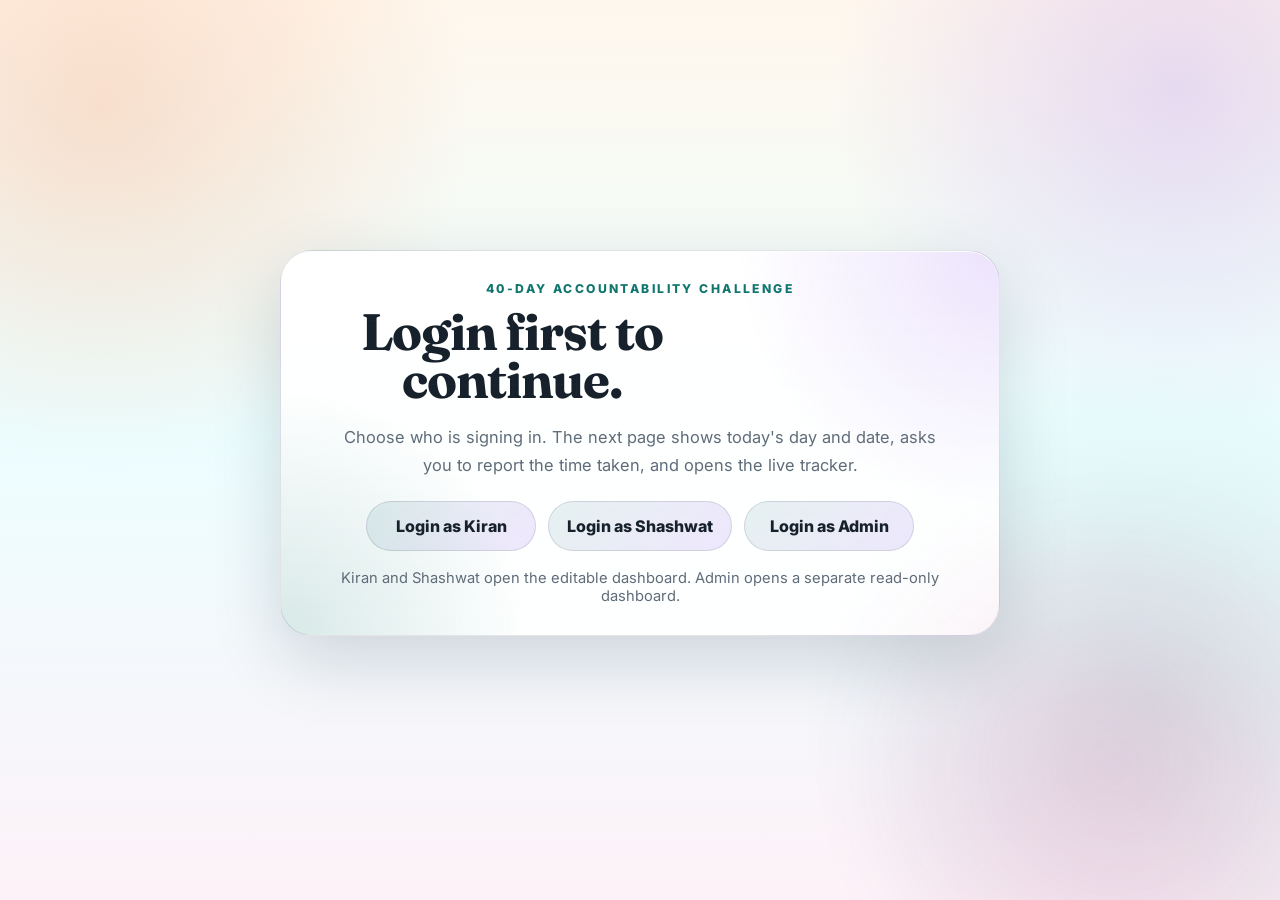
==== index.html @ a902fece "test" ====
<!DOCTYPE html>
<html lang="en">
  <head>
    <meta charset="UTF-8" />
    <meta name="viewport" content="width=device-width, initial-scale=1.0" />
    <title>40-Day Accountability Challenge</title>
    <link rel="preconnect" href="https://fonts.googleapis.com" />
    <link rel="preconnect" href="https://fonts.gstatic.com" crossorigin />
    <link href="https://fonts.googleapis.com/css2?family=Fraunces:opsz,wght@9..144,600;9..144,700&family=Inter:wght@400;500;600;700;800&display=swap" rel="stylesheet" />
    <link rel="stylesheet" href="style.css" />
  </head>
  <body>
    <main class="shell">
      <section class="auth-screen">
        <div class="auth-card">
          <p class="eyebrow">40-Day Accountability Challenge</p>
          <h1>Login first to continue.</h1>
          <p class="lede">
            Choose who is signing in. The next page shows today's day and date, asks you to report the time taken, and opens the live tracker.
          </p>

          <div class="auth-actions" role="group" aria-label="Login as a participant">
            <button class="auth-button" type="button" data-login-role="Kiran">Login as Kiran</button>
            <button class="auth-button" type="button" data-login-role="Shashwat">Login as Shashwat</button>
            <button class="auth-button auth-button--admin" type="button" data-login-role="Admin">Login as Admin</button>
          </div>

          <p class="auth-footnote">Kiran and Shashwat open the editable dashboard. Admin opens a separate read-only dashboard.</p>
        </div>
      </section>
    </main>
    <script src="login.js"></script>
  </body>
</html>
---- style.css ----
:root {
  color-scheme: light;
  --bg: #fff7ed;
  --bg-2: #ecfeff;
  --bg-3: #fdf2f8;
  --panel: rgba(255, 255, 255, 0.72);
  --panel-strong: rgba(255, 255, 255, 0.92);
  --text: #17212b;
  --muted: #5f6c79;
  --border: rgba(23, 33, 43, 0.12);
  --accent: #0f766e;
  --accent-2: #ea580c;
  --accent-3: #7c3aed;
  --success: #16a34a;
  --warning: #f59e0b;
  --danger: #ef4444;
  --shadow: 0 24px 70px rgba(15, 23, 42, 0.16);
}

* {
  box-sizing: border-box;
}

html {
  scroll-behavior: smooth;
}

body {
  margin: 0;
  font-family: Inter, sans-serif;
  color: var(--text);
  background:
    radial-gradient(circle at 8% 12%, rgba(234, 88, 12, 0.16), transparent 26%),
    radial-gradient(circle at 92% 10%, rgba(124, 58, 237, 0.16), transparent 24%),
    radial-gradient(circle at 90% 78%, rgba(15, 118, 110, 0.14), transparent 26%),
    linear-gradient(180deg, var(--bg), var(--bg-2) 48%, var(--bg-3));
  min-height: 100vh;
  overflow-x: hidden;
}

body::before {
  content: "";
  position: fixed;
  inset: 0;
  pointer-events: none;
  background-image:
    linear-gradient(rgba(255, 255, 255, 0.22) 1px, transparent 1px),
    linear-gradient(90deg, rgba(255, 255, 255, 0.22) 1px, transparent 1px);
  background-size: 64px 64px;
  mask-image: linear-gradient(180deg, rgba(0, 0, 0, 0.14), transparent 78%);
}

body::after {
  content: "";
  position: fixed;
  inset: auto -10vw -18vh auto;
  width: 46vw;
  height: 46vw;
  background: radial-gradient(circle, rgba(236, 72, 153, 0.16), transparent 66%);
  filter: blur(28px);
  pointer-events: none;
  animation: floatGlow 12s ease-in-out infinite;
}

.shell {
  width: min(1400px, calc(100vw - 32px));
  margin: 0 auto;
  padding: 30px 0 44px;
}

.auth-screen {
  min-height: calc(100vh - 74px);
  display: grid;
  place-items: center;
  padding: 20px 0;
}

.auth-card {
  width: min(720px, 100%);
  padding: 30px;
  border-radius: 32px;
  background:
    radial-gradient(circle at top right, rgba(124, 58, 237, 0.14), transparent 32%),
    radial-gradient(circle at bottom left, rgba(15, 118, 110, 0.16), transparent 30%),
    linear-gradient(180deg, rgba(255, 255, 255, 0.96), rgba(255, 255, 255, 0.88));
  border: 1px solid var(--border);
  box-shadow: var(--shadow), inset 0 1px 0 rgba(255, 255, 255, 0.85);
  text-align: center;
}

.auth-card .lede {
  margin-left: auto;
  margin-right: auto;
}

.auth-actions {
  display: flex;
  gap: 12px;
  justify-content: center;
  flex-wrap: wrap;
  margin-top: 22px;
}

.auth-button,
.logout-button {
  appearance: none;
  border: 1px solid rgba(15, 23, 42, 0.12);
  border-radius: 999px;
  padding: 14px 18px;
  font-weight: 800;
  cursor: pointer;
  transition: transform 140ms ease, box-shadow 140ms ease, background 140ms ease;
}

.auth-button {
  background: linear-gradient(135deg, rgba(15, 118, 110, 0.1), rgba(124, 58, 237, 0.12));
  color: var(--text);
  min-width: 170px;
}

.auth-button:hover,
.logout-button:hover {
  transform: translateY(-1px);
}

.auth-footnote {
  margin: 18px 0 0;
  color: var(--muted);
  font-size: 0.92rem;
}

.dashboard-screen {
  display: grid;
  gap: 20px;
}

.hero {
  display: grid;
  grid-template-columns: 1.5fr 1fr;
  gap: 20px;
  align-items: stretch;
  margin-bottom: 20px;
  animation: riseIn 700ms ease both;
}

.eyebrow {
  margin: 0 0 12px;
  text-transform: uppercase;
  letter-spacing: 0.2em;
  font-size: 0.76rem;
  color: var(--accent);
  font-weight: 800;
}

h1, h2 {
  font-family: Fraunces, serif;
  margin: 0;
  letter-spacing: -0.02em;
}

h1 {
  font-size: clamp(2.4rem, 4vw, 4.6rem);
  line-height: 0.94;
  max-width: 11.5ch;
}

.lede {
  margin: 18px 0 0;
  max-width: 62ch;
  color: var(--muted);
  font-size: 1.03rem;
  line-height: 1.7;
}

.hero-card,
.rules-grid article,
.table-shell {
  background:
    linear-gradient(180deg, rgba(255, 255, 255, 0.96), rgba(255, 255, 255, 0.78)),
    var(--panel);
  border: 1px solid var(--border);
  border-radius: 30px;
  box-shadow: var(--shadow), inset 0 1px 0 rgba(255, 255, 255, 0.8);
  backdrop-filter: blur(16px);
}

.hero-card {
  padding: 22px;
  display: flex;
  flex-direction: column;
  justify-content: space-between;
  gap: 20px;
  position: relative;
  overflow: hidden;
}

.hero-card::before {
  content: "";
  position: absolute;
  inset: -30% -20% auto auto;
  width: 220px;
  height: 220px;
  background: radial-gradient(circle, rgba(15, 118, 110, 0.18), transparent 68%);
  filter: blur(8px);
  pointer-events: none;
}

.today-card {
  padding: 26px;
  border-radius: 30px;
  border: 1px solid var(--border);
  background:
    radial-gradient(circle at top left, rgba(236, 72, 153, 0.12), transparent 36%),
    linear-gradient(180deg, rgba(255, 255, 255, 0.96), rgba(255, 255, 255, 0.84));
  box-shadow: var(--shadow), inset 0 1px 0 rgba(255, 255, 255, 0.85);
}

.today-card .lede {
  margin-bottom: 12px;
}

.today-instruction {
  margin: 0;
  color: var(--text);
  font-weight: 700;
  line-height: 1.65;
  max-width: 42ch;
}

.hero-top-actions {
  display: flex;
  align-items: center;
  gap: 10px;
  flex-wrap: wrap;
  justify-content: flex-end;
}

.logout-button {
  background: rgba(255, 255, 255, 0.92);
  color: var(--text);
  padding: 10px 14px;
}

.hero-status {
  display: grid;
  grid-template-columns: repeat(2, minmax(0, 1fr));
  gap: 12px;
}

.hero-status > div {
  padding: 14px;
  border-radius: 20px;
  background: rgba(255, 255, 255, 0.78);
  border: 1px solid rgba(23, 33, 43, 0.08);
}

.hero-status__label {
  display: block;
  margin-bottom: 6px;
  color: var(--muted);
  font-size: 0.8rem;
  font-weight: 700;
  text-transform: uppercase;
  letter-spacing: 0.12em;
}

.hero-status strong {
  font-size: 1.15rem;
}

.hero-card__top,
.progress-meta,
.table-shell__header {
  display: flex;
  align-items: center;
  justify-content: space-between;
  gap: 12px;
}

.signin-card {
  position: relative;
  z-index: 1;
  display: grid;
  gap: 14px;
  padding: 16px;
  border-radius: 24px;
  border: 1px solid rgba(15, 23, 42, 0.08);
  background: linear-gradient(135deg, rgba(255, 255, 255, 0.92), rgba(250, 245, 255, 0.9));
  box-shadow: inset 0 1px 0 rgba(255, 255, 255, 0.8);
}

.signin-card__top {
  display: flex;
  align-items: flex-start;
  justify-content: space-between;
  gap: 12px;
}

.signin-label {
  margin: 0 0 4px;
  font-size: 0.72rem;
  letter-spacing: 0.18em;
  text-transform: uppercase;
  font-weight: 800;
  color: var(--accent-3);
}

.signin-card h2 {
  font-size: 1.55rem;
  line-height: 1.05;
}

.signin-date {
  text-align: right;
  color: var(--muted);
  font-size: 0.85rem;
}

.signin-date strong {
  display: block;
  margin-top: 4px;
  color: var(--text);
  font-size: 0.95rem;
}

.signin-copy {
  margin: 0;
  color: var(--muted);
  line-height: 1.6;
  font-size: 0.95rem;
}

.signin-actions {
  display: flex;
  gap: 10px;
  flex-wrap: wrap;
}

.signer-btn {
  appearance: none;
  border: 1px solid rgba(15, 23, 42, 0.12);
  background: rgba(255, 255, 255, 0.95);
  color: var(--text);
  padding: 12px 14px;
  border-radius: 999px;
  font-weight: 800;
  cursor: pointer;
  box-shadow: 0 10px 18px rgba(15, 23, 42, 0.06);
  transition: transform 140ms ease, background 140ms ease, border-color 140ms ease, box-shadow 140ms ease;
}

.signer-btn:hover {
  transform: translateY(-1px);
}

.signer-btn.is-active {
  background: linear-gradient(135deg, rgba(15, 118, 110, 0.14), rgba(124, 58, 237, 0.14));
  border-color: rgba(124, 58, 237, 0.24);
  box-shadow: 0 12px 22px rgba(124, 58, 237, 0.14);
}

.signin-status {
  display: flex;
  align-items: center;
  justify-content: space-between;
  gap: 10px;
  padding-top: 2px;
  color: var(--muted);
  font-size: 0.9rem;
}

.signin-status strong {
  color: var(--text);
}

.pill {
  display: inline-flex;
  align-items: center;
  padding: 8px 12px;
  border-radius: 999px;
  background: linear-gradient(135deg, rgba(15, 118, 110, 0.14), rgba(124, 58, 237, 0.12));
  color: var(--accent);
  font-size: 0.85rem;
  font-weight: 700;
  box-shadow: inset 0 1px 0 rgba(255, 255, 255, 0.7);
}

.save-state {
  color: var(--muted);
  font-size: 0.9rem;
}

.hero-metrics {
  display: grid;
  grid-template-columns: repeat(3, minmax(0, 1fr));
  gap: 12px;
}

.hero-metrics div {
  background: var(--panel-strong);
  border: 1px solid var(--border);
  border-radius: 22px;
  padding: 16px;
  box-shadow: 0 14px 30px rgba(15, 23, 42, 0.08);
  transition: transform 180ms ease, box-shadow 180ms ease;
}

.hero-metrics div:hover {
  transform: translateY(-2px);
  box-shadow: 0 18px 34px rgba(15, 23, 42, 0.12);
}

.hero-metrics strong {
  display: block;
  font-size: 1.7rem;
  line-height: 1;
  background: linear-gradient(135deg, var(--accent), var(--accent-3));
  -webkit-background-clip: text;
  background-clip: text;
  color: transparent;
}

.hero-metrics span {
  display: block;
  margin-top: 8px;
  color: var(--muted);
  font-size: 0.9rem;
}

.progress-block {
  background:
    linear-gradient(135deg, rgba(15, 118, 110, 0.08), rgba(124, 58, 237, 0.06)),
    var(--panel-strong);
  border-radius: 22px;
  border: 1px solid var(--border);
  padding: 16px;
}

.progress-meta {
  color: var(--muted);
  font-size: 0.9rem;
  margin-bottom: 12px;
}

.progress-bar {
  height: 12px;
  border-radius: 999px;
  background: rgba(23, 33, 31, 0.08);
  overflow: hidden;
  box-shadow: inset 0 1px 2px rgba(15, 23, 42, 0.12);
}

.progress-bar span {
  display: block;
  height: 100%;
  width: 0;
  border-radius: inherit;
  background: linear-gradient(90deg, var(--accent), var(--accent-3), #22c55e);
  background-size: 200% 100%;
  transition: width 180ms ease;
  animation: shimmer 4s linear infinite;
}

.rules-grid {
  display: grid;
  grid-template-columns: repeat(3, minmax(0, 1fr));
  gap: 16px;
  margin-bottom: 20px;
}

.rules-grid article {
  padding: 18px 18px 20px;
  position: relative;
  overflow: hidden;
}

.rules-grid article::before {
  content: "";
  position: absolute;
  inset: 0;
  background: linear-gradient(135deg, rgba(236, 72, 153, 0.06), transparent 40%, rgba(15, 118, 110, 0.06));
  pointer-events: none;
}

.rules-grid article:hover {
  transform: translateY(-3px);
  transition: transform 180ms ease, box-shadow 180ms ease;
  box-shadow: 0 28px 60px rgba(15, 23, 42, 0.14);
}

.rules-grid h2,
.table-shell__header h2 {
  font-size: 1.6rem;
}

.rules-grid p,
.table-shell__header p {
  margin: 10px 0 0;
  color: var(--muted);
  line-height: 1.65;
}

button {
  font: inherit;
}

.cell-button {
  border: 1px solid transparent;
  border-radius: 16px;
  cursor: pointer;
  transition: transform 120ms ease, box-shadow 120ms ease, background 120ms ease, border-color 120ms ease;
}

.cell-button:hover {
  transform: translateY(-1px);
}

.table-shell {
  padding: 18px;
}

.table-shell__header {
  align-items: flex-end;
  margin-bottom: 16px;
}

.legend {
  display: flex;
  align-items: center;
  gap: 14px;
  color: var(--muted);
  flex-wrap: wrap;
  justify-content: flex-end;
}

.legend span {
  display: inline-flex;
  align-items: center;
  gap: 8px;
}

.dot {
  width: 10px;
  height: 10px;
  border-radius: 999px;
  display: inline-block;
}

.dot.done { background: var(--success); }
.dot.pending { background: var(--warning); }
.dot.issue { background: var(--danger); }

.table-wrap {
  overflow: auto;
  border-radius: 22px;
  border: 1px solid var(--border);
  background: rgba(255, 255, 255, 0.72);
  box-shadow: inset 0 1px 0 rgba(255, 255, 255, 0.75);
}

table {
  border-collapse: separate;
  border-spacing: 0;
  width: 100%;
  min-width: 1180px;
}

th, td {
  padding: 12px 10px;
  border-bottom: 1px solid rgba(23, 33, 31, 0.08);
  text-align: left;
  vertical-align: middle;
}

thead th {
  position: sticky;
  top: 0;
  z-index: 2;
  background: linear-gradient(180deg, rgba(252, 248, 242, 0.98), rgba(245, 250, 248, 0.98));
  font-size: 0.9rem;
  font-weight: 800;
}

.subhead th {
  top: 48px;
  background: linear-gradient(180deg, rgba(243, 250, 246, 0.98), rgba(239, 244, 252, 0.98));
  font-size: 0.76rem;
  font-weight: 600;
  color: var(--muted);
}

tbody tr:nth-child(even) td {
  background: rgba(15, 118, 110, 0.028);
}

tbody tr.is-current-day td {
  background: rgba(124, 58, 237, 0.06);
}

tbody tr:hover td {
  background: rgba(124, 58, 237, 0.035);
}

td:first-child,
th:first-child {
  width: 76px;
}

td:nth-child(2), th:nth-child(2) {
  width: 120px;
}

.day-cell,
.date-cell {
  font-weight: 700;
}

.cell-button {
  width: 100%;
  min-height: 68px;
  padding: 10px 12px;
  background: linear-gradient(180deg, rgba(255, 255, 255, 0.98), rgba(248, 250, 252, 0.95));
  border-color: rgba(23, 33, 31, 0.12);
  color: var(--text);
  display: flex;
  flex-direction: column;
  justify-content: center;
  gap: 6px;
  text-align: left;
  box-shadow: 0 10px 24px rgba(15, 23, 42, 0.06);
}

.cell-button strong {
  font-size: 0.92rem;
}

.cell-button small {
  display: block;
  color: var(--muted);
  font-size: 0.72rem;
  line-height: 1.25;
}

.cell-button[data-state="done"] {
  background: linear-gradient(180deg, rgba(34, 197, 94, 0.18), rgba(22, 163, 74, 0.12));
  border-color: rgba(22, 163, 74, 0.28);
}

.cell-button[data-state="pending"] {
  background: linear-gradient(180deg, rgba(245, 158, 11, 0.18), rgba(245, 158, 11, 0.1));
  border-color: rgba(245, 158, 11, 0.3);
}

.cell-button[data-state="issue"] {
  background: linear-gradient(180deg, rgba(248, 113, 113, 0.16), rgba(220, 38, 38, 0.08));
  border-color: rgba(220, 38, 38, 0.28);
}

.cell-button:focus {
  outline: 2px solid rgba(124, 58, 237, 0.34);
  outline-offset: 2px;
}

.cell-button:disabled {
  cursor: not-allowed;
  opacity: 0.38;
  box-shadow: none;
  transform: none;
}

.role-hidden {
  display: none !important;
}

.row-hidden {
  display: none;
}

@media (max-width: 1120px) {
  .hero,
  .rules-grid {
    grid-template-columns: 1fr;
  }

  .table-shell__header {
    align-items: flex-start;
    flex-direction: column;
  }

  .today-card {
    padding: 22px;
  }
}

@media (max-width: 900px) {
  .shell {
    width: min(100vw - 24px, 100%);
    padding: 18px 0 28px;
  }

  .hero,
  .rules-grid {
    gap: 14px;
  }

  .hero-card,
  .rules-grid article,
  .table-shell {
    border-radius: 24px;
  }

  .auth-card {
    padding: 22px;
    border-radius: 26px;
  }

  .hero-card {
    padding: 18px;
  }

  .today-card {
    padding: 18px;
  }

  .signin-card {
    padding: 14px;
  }

  .hero-metrics {
    grid-template-columns: repeat(2, minmax(0, 1fr));
  }

  .hero-metrics div:last-child {
    grid-column: 1 / -1;
  }

  .hero-metrics div {
    padding: 14px;
  }

  .rules-grid article {
    padding: 16px;
  }

  .table-shell {
    padding: 14px;
  }

  .table-wrap {
    border-radius: 18px;
    -webkit-overflow-scrolling: touch;
    scrollbar-width: thin;
  }

  table {
    min-width: 960px;
  }

  th,
  td {
    padding: 10px 8px;
  }

  .cell-button {
    min-height: 60px;
    padding: 8px 10px;
  }

  .cell-button strong {
    font-size: 0.86rem;
  }

  .cell-button small {
    font-size: 0.68rem;
  }

  .rules-grid h2,
  .table-shell__header h2 {
    font-size: 1.35rem;
  }

  .signin-card h2 {
    font-size: 1.3rem;
  }

  .rules-grid p,
  .table-shell__header p,
  .lede,
  .save-state,
  .hero-metrics span,
  .progress-meta {
    font-size: 0.92rem;
  }
}

@media (max-width: 760px) {
  .shell {
    width: min(100vw - 14px, 100%);
    padding: 10px 0 18px;
  }

  .hero-card,
  .rules-grid article,
  .table-shell {
    border-radius: 20px;
  }

  .auth-button,
  .logout-button {
    width: 100%;
    min-width: 0;
  }

  .auth-actions {
    flex-direction: column;
  }

  h1 {
    font-size: clamp(1.95rem, 10.5vw, 2.8rem);
    max-width: 10.5ch;
  }

  .lede {
    margin-top: 14px;
    font-size: 0.96rem;
    line-height: 1.62;
  }

  .hero-metrics {
    grid-template-columns: 1fr;
  }

  .hero-metrics div:last-child {
    grid-column: auto;
  }

  .hero-card {
    gap: 16px;
  }

  .hero-status {
    grid-template-columns: 1fr;
  }

  .signin-card__top,
  .signin-status {
    flex-direction: column;
    align-items: flex-start;
  }

  .signin-date {
    text-align: left;
  }

  .progress-block {
    padding: 14px;
  }

  .table-shell__header {
    margin-bottom: 12px;
  }

  .legend {
    gap: 10px;
    font-size: 0.88rem;
  }

  table {
    min-width: 860px;
  }

  thead th {
    font-size: 0.82rem;
  }

  .subhead th {
    top: 44px;
    font-size: 0.7rem;
  }

  td:first-child,
  th:first-child {
    width: 62px;
  }

  td:nth-child(2),
  th:nth-child(2) {
    width: 100px;
  }

  .cell-button {
    min-height: 56px;
    border-radius: 14px;
  }

  .cell-button:hover {
    transform: none;
  }

  .legend {
    justify-content: flex-start;
  }

  .today-card {
    border-radius: 20px;
  }
}

@media (hover: none) and (pointer: coarse) {
  .hero-metrics div:hover,
  .rules-grid article:hover,
  .cell-button:hover {
    transform: none;
    box-shadow: inherit;
  }

  .cell-button:active {
    transform: scale(0.99);
  }

  body::before {
    opacity: 0.45;
  }

  body::after {
    opacity: 0.55;
  }
}

body.admin-page .today-hero__copy,
body.admin-page .today-hero__meta,
body.admin-page .stat-card,
body.admin-page .workspace-shell,
body.admin-page .matrix-card {
  border-radius: 24px;
}

body.admin-page .today-hero {
  align-items: stretch;
}

body.admin-page .today-hero__copy {
  background:
    radial-gradient(circle at top right, rgba(15, 118, 110, 0.12), transparent 30%),
    radial-gradient(circle at bottom left, rgba(124, 58, 237, 0.1), transparent 34%),
    linear-gradient(180deg, rgba(255, 255, 255, 0.96), rgba(255, 255, 255, 0.8));
}

body.admin-page .today-hero__meta {
  background:
    radial-gradient(circle at top left, rgba(236, 72, 153, 0.1), transparent 28%),
    linear-gradient(180deg, rgba(255, 255, 255, 0.96), rgba(255, 255, 255, 0.8));
}

body.admin-page .stats-strip {
  display: grid;
  grid-template-columns: repeat(3, minmax(0, 1fr));
  gap: 12px;
}

body.admin-page .stat-card {
  min-height: 108px;
  display: flex;
  flex-direction: column;
  justify-content: space-between;
}

body.admin-page .admin-stats .stat-card:nth-child(1) {
  background: linear-gradient(180deg, rgba(245, 158, 11, 0.14), rgba(255, 255, 255, 0.9));
}

body.admin-page .admin-stats .stat-card:nth-child(2) {
  background: linear-gradient(180deg, rgba(22, 163, 74, 0.14), rgba(255, 255, 255, 0.9));
}

body.admin-page .admin-stats .stat-card:nth-child(3) {
  background: linear-gradient(180deg, rgba(15, 118, 110, 0.12), rgba(255, 255, 255, 0.9));
}

body.admin-page .workspace-shell {
  padding: 18px;
}

body.admin-page .admin-table-wrap {
  overflow: hidden;
}

body.admin-page .readonly-cell {
  display: grid;
  width: 100%;
  gap: 4px;
  padding: 10px 12px;
  border-radius: 14px;
  font-weight: 800;
  text-align: center;
}

body.admin-page .readonly-cell strong {
  display: block;
  font-size: 0.92rem;
}

body.admin-page .readonly-cell small {
  display: block;
  font-size: 0.75rem;
  font-weight: 700;
  color: var(--muted);
}

body.admin-page .readonly-cell.is-done {
  background: linear-gradient(135deg, rgba(34, 197, 94, 0.16), rgba(16, 185, 129, 0.1));
  color: var(--success);
}

body.admin-page .readonly-cell.is-pending {
  background: linear-gradient(135deg, rgba(245, 158, 11, 0.16), rgba(251, 191, 36, 0.1));
  color: #a16207;
}

body.admin-page .is-current-day td {
  background: rgba(124, 58, 237, 0.06);
}

body.admin-page .matrix-shell {
  padding: 18px;
}

body.admin-page .matrix-grid {
  display: grid;
  grid-template-columns: repeat(2, minmax(0, 1fr));
  gap: 14px;
}

body.admin-page .matrix-card {
  padding: 18px;
  background:
    radial-gradient(circle at top right, rgba(124, 58, 237, 0.12), transparent 30%),
    linear-gradient(180deg, rgba(255, 255, 255, 0.96), rgba(255, 255, 255, 0.82));
  border: 1px solid var(--border);
  box-shadow: var(--shadow), inset 0 1px 0 rgba(255, 255, 255, 0.8);
}

body.admin-page .matrix-card--accent {
  background:
    radial-gradient(circle at top left, rgba(15, 118, 110, 0.16), transparent 32%),
    linear-gradient(180deg, rgba(255, 255, 255, 0.96), rgba(255, 255, 255, 0.82));
}

body.admin-page .matrix-label {
  display: block;
  margin-bottom: 8px;
  color: var(--accent);
  text-transform: uppercase;
  letter-spacing: 0.14em;
  font-size: 0.72rem;
  font-weight: 800;
}

body.admin-page .matrix-card strong {
  display: block;
  font-family: Fraunces, serif;
  font-size: 2.1rem;
  margin-bottom: 8px;
  color: var(--text);
}

body.admin-page .matrix-card p {
  margin: 0;
  color: var(--muted);
  line-height: 1.6;
}

@media (max-width: 960px) {
  body.admin-page .matrix-grid {
    grid-template-columns: 1fr;
  }
}

@keyframes riseIn {
  from {
    opacity: 0;
    transform: translateY(14px);
  }

  to {
    opacity: 1;
    transform: translateY(0);
  }
}

@keyframes shimmer {
  0% {
    background-position: 0% 50%;
  }

  100% {
    background-position: 200% 50%;
  }
}

@keyframes floatGlow {
  0%,
  100% {
    transform: translate3d(0, 0, 0) scale(1);
  }

  50% {
    transform: translate3d(-3%, -2%, 0) scale(1.08);
  }
}

@media (prefers-reduced-motion: reduce) {
  *,
  *::before,
  *::after {
    animation-duration: 0.01ms !important;
    animation-iteration-count: 1 !important;
    transition-duration: 0.01ms !important;
    scroll-behavior: auto !important;
  }
}

body.dashboard-page {
  color: var(--text);
  background:
    radial-gradient(circle at 8% 12%, rgba(234, 88, 12, 0.16), transparent 26%),
    radial-gradient(circle at 92% 10%, rgba(124, 58, 237, 0.16), transparent 24%),
    radial-gradient(circle at 90% 78%, rgba(15, 118, 110, 0.14), transparent 26%),
    linear-gradient(180deg, var(--bg), var(--bg-2) 48%, var(--bg-3));
}

body.dashboard-page::before {
  background-image:
    linear-gradient(rgba(255, 255, 255, 0.22) 1px, transparent 1px),
    linear-gradient(90deg, rgba(255, 255, 255, 0.22) 1px, transparent 1px);
  background-size: 64px 64px;
  mask-image: linear-gradient(180deg, rgba(0, 0, 0, 0.14), transparent 78%);
}

body.dashboard-page::after {
  inset: auto -10vw -18vh auto;
  width: 46vw;
  height: 46vw;
  background: radial-gradient(circle, rgba(236, 72, 153, 0.16), transparent 66%);
}

body.dashboard-page .shell--dashboard {
  width: min(1240px, calc(100vw - 20px));
  padding: 16px 0 24px;
}

body.dashboard-page .dashboard-screen {
  gap: 16px;
}

body.dashboard-page .today-hero {
  display: grid;
  grid-template-columns: minmax(0, 1.2fr) minmax(260px, 0.8fr);
  gap: 14px;
  align-items: stretch;
}

body.dashboard-page .today-hero__copy,
body.dashboard-page .today-hero__meta,
body.dashboard-page .stat-card,
body.dashboard-page .workspace-shell {
  background:
    linear-gradient(180deg, rgba(255, 255, 255, 0.96), rgba(255, 255, 255, 0.78)),
    var(--panel);
  border: 1px solid var(--border);
  border-radius: 26px;
  box-shadow: var(--shadow), inset 0 1px 0 rgba(255, 255, 255, 0.8);
  backdrop-filter: blur(16px);
}

body.dashboard-page .today-hero__copy {
  padding: 26px;
}

body.dashboard-page .today-hero__meta {
  padding: 20px;
  display: grid;
  gap: 12px;
  align-content: start;
}

body.dashboard-page .today-hero h1 {
  color: var(--text);
  max-width: 9ch;
}

body.dashboard-page .today-hero .lede,
body.dashboard-page .today-instruction,
body.dashboard-page .save-state,
body.dashboard-page .meta-chip__label,
body.dashboard-page .session-date,
body.dashboard-page .session-summary,
body.dashboard-page .workspace-shell__head p,
body.dashboard-page .progress-meta,
body.dashboard-page .stat-card span {
  color: var(--muted);
}

body.dashboard-page .today-instruction {
  max-width: 44ch;
}

body.dashboard-page .meta-chip {
  padding: 14px 16px;
  border-radius: 22px;
  background: linear-gradient(135deg, rgba(15, 118, 110, 0.12), rgba(124, 58, 237, 0.1));
  border: 1px solid rgba(23, 33, 43, 0.12);
}

body.dashboard-page .meta-chip--wide {
  min-height: 86px;
}

body.dashboard-page .meta-chip__label {
  display: block;
  font-size: 0.72rem;
  text-transform: uppercase;
  letter-spacing: 0.16em;
  font-weight: 800;
  margin-bottom: 6px;
}

body.dashboard-page .meta-chip strong {
  color: var(--text);
  font-size: 1.1rem;
}

body.dashboard-page .logout-button {
  background: rgba(255, 255, 255, 0.92);
  color: var(--text);
  border-color: var(--border);
}

body.dashboard-page .stats-strip {
  display: grid;
  grid-template-columns: repeat(3, minmax(0, 1fr));
  gap: 12px;
}

body.dashboard-page .stat-card {
  padding: 18px 20px;
  min-height: 110px;
  display: flex;
  flex-direction: column;
  justify-content: space-between;
}

body.dashboard-page .stat-card strong {
  font-size: 2rem;
  color: var(--text);
}

body.dashboard-page .stat-card--progress {
  justify-content: center;
}

body.dashboard-page .workspace-shell {
  padding: 18px;
}

body.dashboard-page .workspace-shell__head {
  display: flex;
  align-items: flex-start;
  justify-content: space-between;
  gap: 12px;
  margin-bottom: 16px;
}

body.dashboard-page .workspace-shell__head h2 {
  color: var(--text);
  font-size: 1.7rem;
}

body.dashboard-page .workspace-tools {
  display: grid;
  gap: 8px;
  justify-items: end;
}

body.dashboard-page .day-picker {
  display: grid;
  gap: 6px;
  justify-items: start;
}

body.dashboard-page .day-picker span {
  font-size: 0.72rem;
  text-transform: uppercase;
  letter-spacing: 0.14em;
  font-weight: 800;
  color: var(--muted);
}

body.dashboard-page .day-picker select {
  border: 1px solid rgba(23, 33, 43, 0.16);
  border-radius: 12px;
  background: rgba(255, 255, 255, 0.95);
  color: var(--text);
  padding: 10px 12px;
  min-width: 210px;
  font-weight: 700;
}

body.dashboard-page .session-board {
  display: grid;
  grid-template-columns: repeat(2, minmax(0, 1fr));
  gap: 14px;
}

body.dashboard-page .session-card {
  display: grid;
  gap: 14px;
  padding: 18px;
  border-radius: 22px;
  background:
    linear-gradient(180deg, rgba(255, 255, 255, 0.96), rgba(255, 255, 255, 0.82)),
    var(--panel);
  border: 1px solid var(--border);
  box-shadow: var(--shadow), inset 0 1px 0 rgba(255, 255, 255, 0.8);
}

body.dashboard-page .session-card__top {
  display: flex;
  justify-content: space-between;
  align-items: flex-start;
  gap: 12px;
}

body.dashboard-page .session-card h3 {
  margin: 0;
  font-family: Fraunces, serif;
  font-size: 1.45rem;
  color: var(--text);
}

body.dashboard-page .session-kicker {
  margin: 0 0 6px;
  text-transform: uppercase;
  letter-spacing: 0.16em;
  font-size: 0.72rem;
  font-weight: 800;
  color: var(--accent);
}

body.dashboard-page .session-badge {
  display: inline-flex;
  align-items: center;
  padding: 8px 12px;
  border-radius: 999px;
  font-size: 0.78rem;
  font-weight: 800;
  letter-spacing: 0.04em;
  text-transform: uppercase;
  background: rgba(15, 118, 110, 0.1);
  color: var(--muted);
}

body.dashboard-page .session-badge[data-state="done"] {
  background: rgba(22, 163, 74, 0.14);
  color: var(--success);
}

body.dashboard-page .session-badge[data-state="pending"] {
  background: rgba(245, 158, 11, 0.14);
  color: var(--warning);
}

body.dashboard-page .state-pills {
  display: grid;
  grid-template-columns: repeat(3, minmax(0, 1fr));
  gap: 8px;
}

body.dashboard-page .state-pill {
  border: 1px solid rgba(23, 33, 43, 0.12);
  background: rgba(255, 255, 255, 0.95);
  color: var(--text);
  border-radius: 14px;
  padding: 10px 12px;
  font-weight: 800;
  cursor: pointer;
  transition: transform 140ms ease, background 140ms ease, border-color 140ms ease;
}

body.dashboard-page .state-pill.is-active {
  background: linear-gradient(135deg, rgba(15, 118, 110, 0.12), rgba(124, 58, 237, 0.12));
  border-color: rgba(124, 58, 237, 0.24);
  color: var(--text);
}

body.dashboard-page .session-time {
  display: grid;
  gap: 12px;
  padding: 14px;
  border-radius: 20px;
  background: linear-gradient(180deg, rgba(255, 255, 255, 0.92), rgba(255, 255, 255, 0.78));
  border: 1px solid rgba(23, 33, 43, 0.08);
}

body.dashboard-page .time-header {
  display: flex;
  align-items: center;
  justify-content: space-between;
  gap: 12px;
  font-weight: 800;
}

body.dashboard-page .time-header span {
  color: var(--muted);
  font-size: 0.88rem;
}

body.dashboard-page .time-header strong {
  color: var(--text);
  font-size: 1rem;
}

body.dashboard-page .time-grid {
  display: grid;
  grid-template-columns: repeat(2, minmax(0, 1fr));
  gap: 12px;
}

body.dashboard-page .time-group {
  display: grid;
  gap: 8px;
  padding: 12px;
  border-radius: 18px;
  background: rgba(255, 255, 255, 0.96);
  border: 1px solid rgba(23, 33, 43, 0.08);
}

body.dashboard-page .time-group span {
  font-size: 0.82rem;
  color: var(--muted);
  font-weight: 700;
  letter-spacing: 0.08em;
  text-transform: uppercase;
}

body.dashboard-page .time-group strong {
  font-size: 1.5rem;
  color: var(--text);
}

body.dashboard-page .time-group input[type="range"] {
  width: 100%;
  accent-color: var(--accent);
}

body.dashboard-page .time-group input[type="range"]:focus {
  outline: none;
}

body.dashboard-page .time-group input[type="range"]::-webkit-slider-runnable-track {
  height: 8px;
  border-radius: 999px;
}

body.dashboard-page .time-group input[type="range"]::-webkit-slider-thumb {
  margin-top: -6px;
}

body.dashboard-page .time-group input[type="range"]::-moz-range-track {
  height: 8px;
  border-radius: 999px;
}

body.dashboard-page .time-group input[type="range"]::-moz-range-thumb {
  border: 0;
}

body.dashboard-page .session-summary {
  margin: 0;
  color: var(--muted);
  line-height: 1.55;
  font-size: 0.92rem;
  font-weight: 600;
}

body.dashboard-page .session-actions {
  display: flex;
  justify-content: flex-end;
}

body.dashboard-page .session-save {
  border: 0;
  border-radius: 999px;
  padding: 12px 16px;
  background: linear-gradient(135deg, var(--accent), var(--accent-3));
  color: white;
  font-weight: 800;
  cursor: pointer;
  box-shadow: 0 12px 24px rgba(124, 58, 237, 0.18);
}

body.dashboard-page .progress-bar {
  background: rgba(23, 33, 43, 0.08);
}

body.dashboard-page .progress-bar span {
  background: linear-gradient(90deg, var(--accent), var(--accent-3), #22c55e);
}

body.dashboard-page .today-card,
body.dashboard-page .hero-card,
body.dashboard-page .rules-grid article,
body.dashboard-page .table-shell {
  display: none;
}

@media (max-width: 960px) {
  body.dashboard-page .today-hero,
  body.dashboard-page .stats-strip,
  body.dashboard-page .session-board {
    grid-template-columns: 1fr;
  }

  body.dashboard-page .today-hero__meta {
    grid-template-columns: repeat(2, minmax(0, 1fr));
  }

  body.dashboard-page .meta-chip--wide {
    grid-column: 1 / -1;
  }

  body.dashboard-page .workspace-shell__head {
    align-items: stretch;
  }

  body.dashboard-page .workspace-tools {
    justify-items: start;
  }
}

@media (max-width: 760px) {
  body.dashboard-page .shell--dashboard {
    width: min(100vw - 14px, 100%);
    padding: 10px 0 18px;
  }

  body.dashboard-page .today-hero__copy,
  body.dashboard-page .today-hero__meta,
  body.dashboard-page .stat-card,
  body.dashboard-page .workspace-shell,
  body.dashboard-page .session-card {
    border-radius: 20px;
  }

  body.dashboard-page .today-hero__copy {
    padding: 20px;
  }

  body.dashboard-page .today-hero__meta {
    grid-template-columns: 1fr;
  }

  body.dashboard-page .stats-strip,
  body.dashboard-page .session-board {
    gap: 12px;
  }

  body.dashboard-page .session-board {
    grid-template-columns: 1fr;
  }

  body.dashboard-page .state-pills {
    grid-template-columns: 1fr;
  }

  body.dashboard-page .time-grid {
    grid-template-columns: 1fr;
  }
}
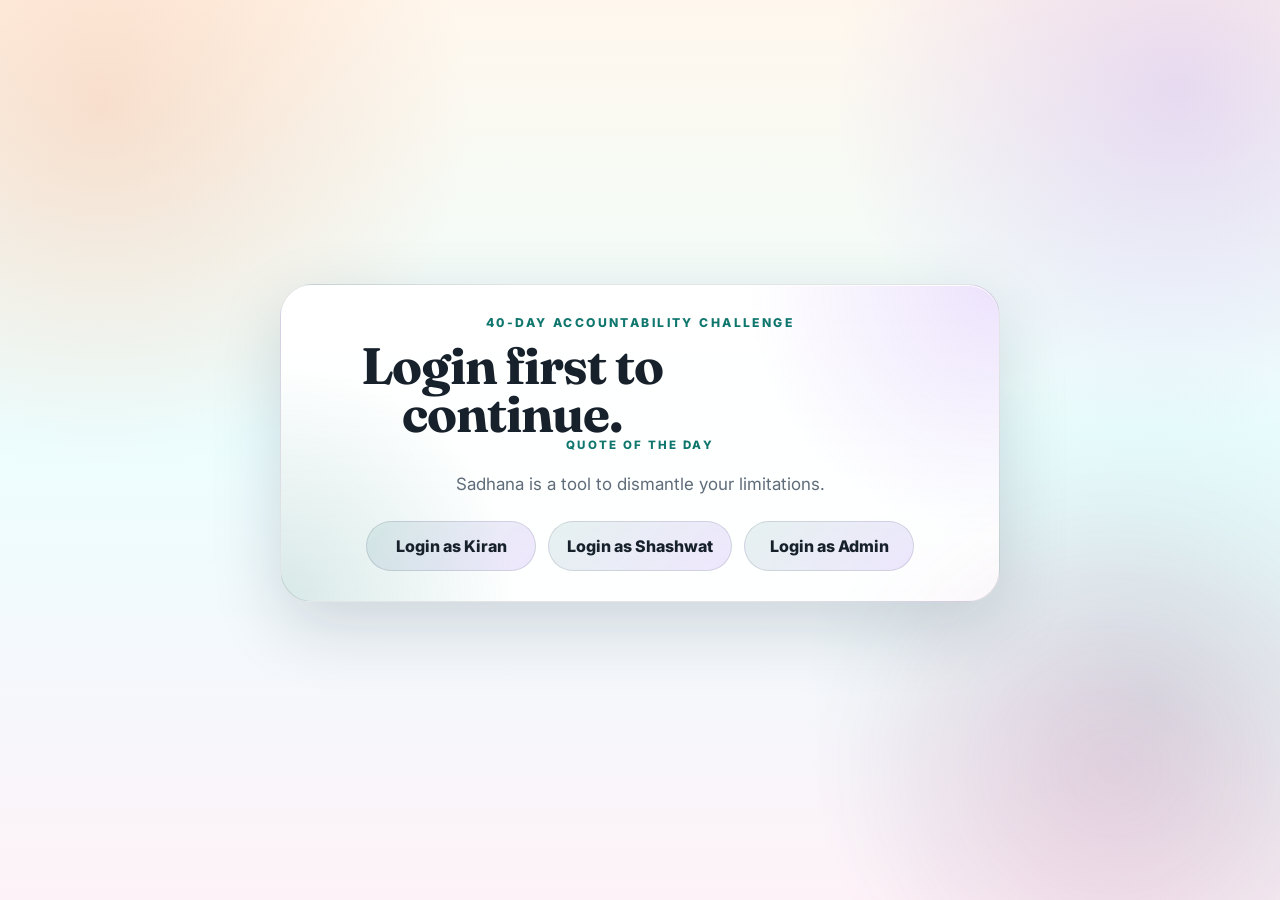
==== commit 369757a9: "test" ====
--- a/index.html
+++ b/index.html
@@ -15,9 +15,8 @@
         <div class="auth-card">
           <p class="eyebrow">40-Day Accountability Challenge</p>
           <h1>Login first to continue.</h1>
-          <p class="lede">
-            Choose who is signing in. The next page shows today's day and date, asks you to report the time taken, and opens the live tracker.
-          </p>
+          <p class="quote-label">Quote of the day</p>
+          <p class="lede" id="dailyQuote"></p>
 
           <div class="auth-actions" role="group" aria-label="Login as a participant">
             <button class="auth-button" type="button" data-login-role="Kiran">Login as Kiran</button>
@@ -25,7 +24,6 @@
             <button class="auth-button auth-button--admin" type="button" data-login-role="Admin">Login as Admin</button>
           </div>
 
-          <p class="auth-footnote">Kiran and Shashwat open the editable dashboard. Admin opens a separate read-only dashboard.</p>
         </div>
       </section>
     </main>
--- a/style.css
+++ b/style.css
@@ -93,6 +93,21 @@
   margin-right: auto;
 }
 
+.quote-label {
+  margin: 0;
+  text-transform: uppercase;
+  letter-spacing: 0.18em;
+  font-size: 0.72rem;
+  font-weight: 800;
+  color: var(--accent);
+}
+
+.auth-card .lede#dailyQuote {
+  max-width: 52ch;
+  font-size: 1.06rem;
+  line-height: 1.72;
+}
+
 .auth-actions {
   display: flex;
   gap: 12px;
@@ -815,6 +830,15 @@
     flex-direction: column;
   }
 
+  .quote-label {
+    font-size: 0.68rem;
+  }
+
+  .auth-card .lede#dailyQuote {
+    font-size: 0.96rem;
+    line-height: 1.64;
+  }
+
   h1 {
     font-size: clamp(1.95rem, 10.5vw, 2.8rem);
     max-width: 10.5ch;
@@ -1073,6 +1097,153 @@
 @media (max-width: 960px) {
   body.admin-page .matrix-grid {
     grid-template-columns: 1fr;
+  }
+
+  body.admin-page .analytics-grid {
+    grid-template-columns: 1fr;
+  }
+
+  body.admin-page .today-hero,
+  body.admin-page .stats-strip {
+    grid-template-columns: 1fr;
+  }
+
+  body.admin-page .today-hero__meta {
+    grid-template-columns: repeat(2, minmax(0, 1fr));
+  }
+
+  body.admin-page .meta-chip--wide {
+    grid-column: 1 / -1;
+  }
+
+  body.admin-page .workspace-shell__head {
+    align-items: stretch;
+    flex-direction: column;
+  }
+
+  body.admin-page .matrix-card strong {
+    font-size: 1.9rem;
+  }
+}
+
+@media (max-width: 760px) {
+  body.admin-page .shell--dashboard {
+    width: min(100vw - 14px, 100%);
+    padding: 10px 0 18px;
+  }
+
+  body.admin-page .today-hero__copy,
+  body.admin-page .today-hero__meta,
+  body.admin-page .stat-card,
+  body.admin-page .workspace-shell,
+  body.admin-page .matrix-card,
+  body.admin-page .analytics-card {
+    border-radius: 20px;
+  }
+
+  body.admin-page .today-hero__copy,
+  body.admin-page .today-hero__meta,
+  body.admin-page .workspace-shell,
+  body.admin-page .matrix-shell,
+  body.admin-page .analytics-card {
+    padding: 14px;
+  }
+
+  body.admin-page .today-hero__copy {
+    gap: 10px;
+  }
+
+  body.admin-page .today-hero__meta {
+    grid-template-columns: 1fr;
+  }
+
+  body.admin-page .stats-strip,
+  body.admin-page .matrix-grid,
+  body.admin-page .analytics-grid {
+    gap: 12px;
+  }
+
+  body.admin-page .stat-card {
+    min-height: 96px;
+    padding: 14px 16px;
+  }
+
+  body.admin-page .workspace-shell__head {
+    gap: 10px;
+    margin-bottom: 12px;
+  }
+
+  body.admin-page .workspace-shell__head h2 {
+    font-size: 1.35rem;
+  }
+
+  body.admin-page .workspace-shell__head p,
+  body.admin-page .save-state,
+  body.admin-page .matrix-card p,
+  body.admin-page .analytics-card__head h3,
+  body.admin-page .bar-chart__item small,
+  body.admin-page .readonly-cell small {
+    font-size: 0.88rem;
+  }
+
+  body.admin-page .workspace-shell__head p,
+  body.admin-page .matrix-card p,
+  body.admin-page .bar-chart__item small {
+    line-height: 1.45;
+  }
+
+  body.admin-page .admin-table-wrap {
+    overflow-x: auto;
+    -webkit-overflow-scrolling: touch;
+  }
+
+  body.admin-page table {
+    min-width: 860px;
+  }
+
+  body.admin-page th,
+  body.admin-page td {
+    padding: 10px 8px;
+  }
+
+  body.admin-page td:first-child,
+  body.admin-page th:first-child {
+    width: 58px;
+  }
+
+  body.admin-page td:nth-child(2),
+  body.admin-page th:nth-child(2) {
+    width: 96px;
+  }
+
+  body.admin-page .readonly-cell {
+    padding: 8px 10px;
+    border-radius: 12px;
+    gap: 2px;
+  }
+
+  body.admin-page .readonly-cell strong {
+    font-size: 0.82rem;
+  }
+
+  body.admin-page .bar-chart__track {
+    height: 12px;
+  }
+
+  body.admin-page .analytics-card__head {
+    margin-bottom: 12px;
+  }
+
+  body.admin-page .analytics-card__head strong {
+    font-size: 1.5rem;
+  }
+
+  body.admin-page .matrix-card strong {
+    font-size: 1.6rem;
+  }
+
+  body.admin-page .matrix-label {
+    margin-bottom: 6px;
   }
 }
 
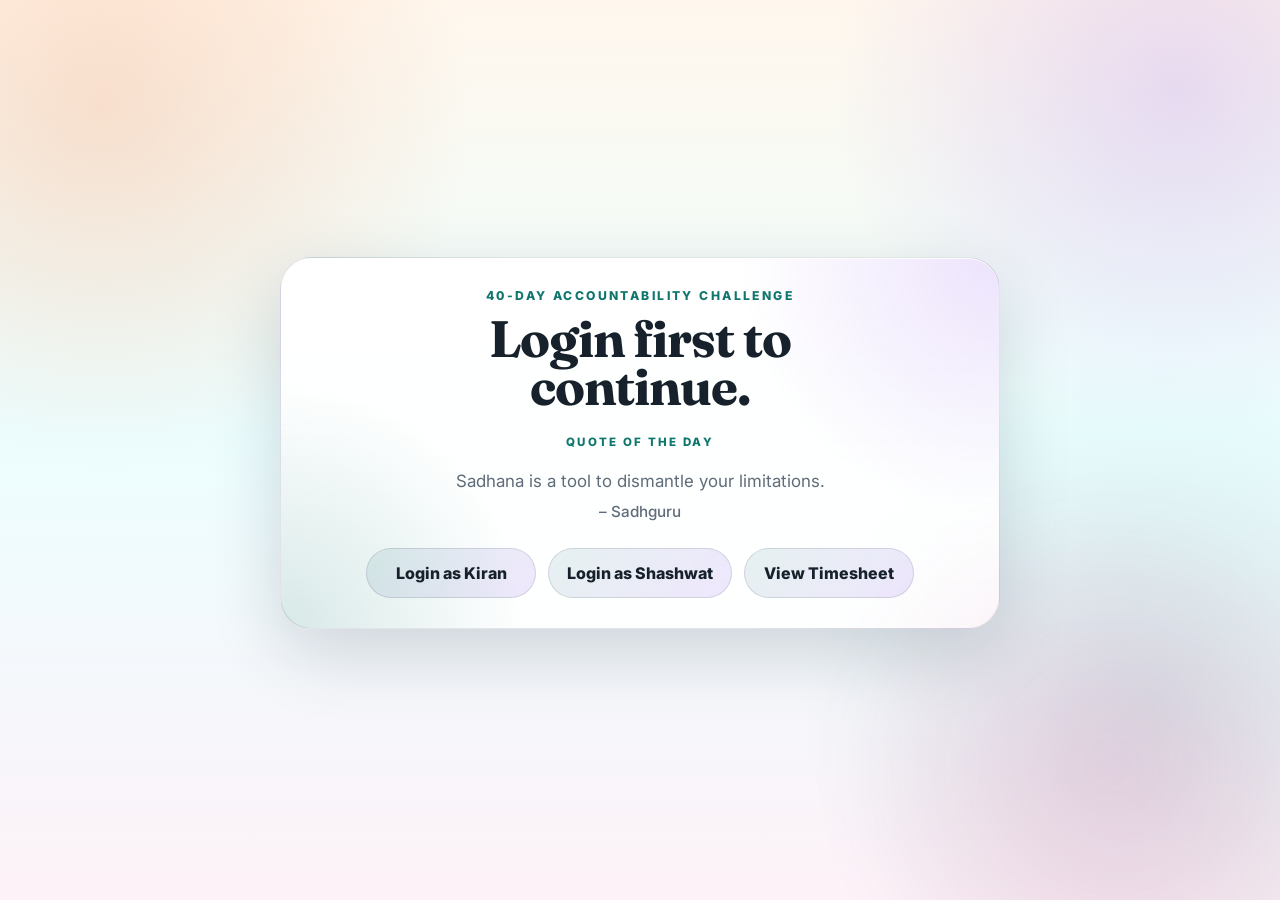
==== commit 9ddb05a2: "app better" ====
--- a/index.html
+++ b/index.html
@@ -21,7 +21,7 @@
           <div class="auth-actions" role="group" aria-label="Login as a participant">
             <button class="auth-button" type="button" data-login-role="Kiran">Login as Kiran</button>
             <button class="auth-button" type="button" data-login-role="Shashwat">Login as Shashwat</button>
-            <button class="auth-button auth-button--admin" type="button" data-login-role="Admin">Login as Admin</button>
+            <button class="auth-button auth-button--admin" type="button" data-login-role="Admin">View Timesheet</button>
           </div>
 
         </div>
--- a/style.css
+++ b/style.css
@@ -94,7 +94,8 @@
 }
 
 .quote-label {
-  margin: 0;
+  margin: 24px 0 0;
+  text-align: center;
   text-transform: uppercase;
   letter-spacing: 0.18em;
   font-size: 0.72rem;
@@ -103,9 +104,18 @@
 }
 
 .auth-card .lede#dailyQuote {
+  margin-left: auto;
+  margin-right: auto;
+  text-align: center;
   max-width: 52ch;
   font-size: 1.06rem;
   line-height: 1.72;
+}
+
+.auth-card h1 {
+  margin-left: auto;
+  margin-right: auto;
+  text-align: center;
 }
 
 .auth-actions {
@@ -832,11 +842,17 @@
 
   .quote-label {
     font-size: 0.68rem;
+    text-align: center;
+  }
+
+  .auth-card h1 {
+    text-align: center;
   }
 
   .auth-card .lede#dailyQuote {
     font-size: 0.96rem;
     line-height: 1.64;
+    text-align: center;
   }
 
   h1 {
@@ -1573,6 +1589,28 @@
   border: 1px solid rgba(23, 33, 43, 0.08);
 }
 
+body.dashboard-page .time-presets {
+  display: grid;
+  grid-template-columns: repeat(3, minmax(0, 1fr));
+  gap: 8px;
+}
+
+body.dashboard-page .time-preset {
+  border: 1px solid rgba(23, 33, 43, 0.12);
+  background: rgba(255, 255, 255, 0.95);
+  color: var(--text);
+  border-radius: 14px;
+  padding: 10px 12px;
+  font-weight: 800;
+  cursor: pointer;
+  transition: transform 140ms ease, background 140ms ease, border-color 140ms ease;
+}
+
+body.dashboard-page .time-preset.is-active {
+  background: linear-gradient(135deg, rgba(31, 111, 139, 0.12), rgba(95, 106, 212, 0.12));
+  border-color: rgba(95, 106, 212, 0.24);
+}
+
 body.dashboard-page .time-header {
   display: flex;
   align-items: center;
@@ -1604,6 +1642,23 @@
   border-radius: 18px;
   background: rgba(255, 255, 255, 0.96);
   border: 1px solid rgba(23, 33, 43, 0.08);
+}
+
+body.dashboard-page .time-group select {
+  width: 100%;
+  border: 1px solid rgba(23, 33, 43, 0.12);
+  border-radius: 14px;
+  background: rgba(255, 255, 255, 0.98);
+  color: var(--text);
+  padding: 12px 10px;
+  font: inherit;
+  font-weight: 800;
+  appearance: none;
+}
+
+body.dashboard-page .time-group select:focus {
+  outline: 2px solid rgba(95, 106, 212, 0.24);
+  outline-offset: 2px;
 }
 
 body.dashboard-page .time-group span {
@@ -1707,6 +1762,10 @@
   body.dashboard-page .workspace-tools {
     justify-items: start;
   }
+
+  body.dashboard-page .time-presets {
+    grid-template-columns: repeat(2, minmax(0, 1fr));
+  }
 }
 
 @media (max-width: 760px) {
@@ -1747,4 +1806,12 @@
   body.dashboard-page .time-grid {
     grid-template-columns: 1fr;
   }
-}
+
+  body.dashboard-page .time-presets {
+    grid-template-columns: repeat(2, minmax(0, 1fr));
+  }
+
+  body.dashboard-page .time-preset {
+    padding: 12px 10px;
+  }
+}
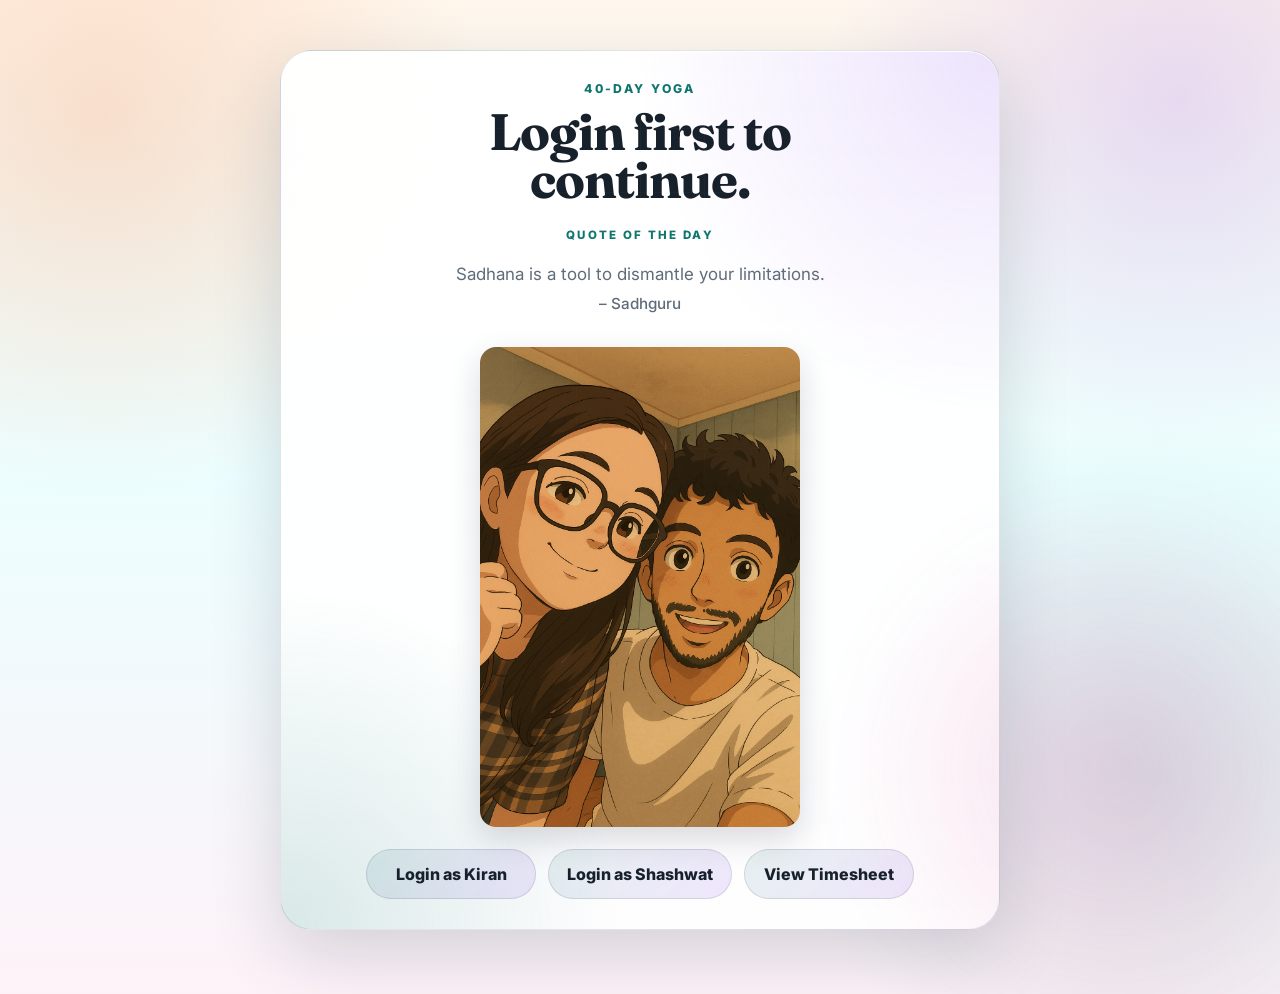
==== commit cfca9fc1: "images added" ====
--- a/index.html
+++ b/index.html
@@ -3,7 +3,7 @@
   <head>
     <meta charset="UTF-8" />
     <meta name="viewport" content="width=device-width, initial-scale=1.0" />
-    <title>40-Day Accountability Challenge</title>
+    <title>40-Day Yoga</title>
     <link rel="preconnect" href="https://fonts.googleapis.com" />
     <link rel="preconnect" href="https://fonts.gstatic.com" crossorigin />
     <link href="https://fonts.googleapis.com/css2?family=Fraunces:opsz,wght@9..144,600;9..144,700&family=Inter:wght@400;500;600;700;800&display=swap" rel="stylesheet" />
@@ -13,10 +13,11 @@
     <main class="shell">
       <section class="auth-screen">
         <div class="auth-card">
-          <p class="eyebrow">40-Day Accountability Challenge</p>
+          <p class="eyebrow">40-Day Yoga</p>
           <h1>Login first to continue.</h1>
           <p class="quote-label">Quote of the day</p>
-          <p class="lede" id="dailyQuote"></p>
+            <p class="lede" id="dailyQuote"></p>
+            <img src="images/welcome.png" alt="Welcome illustration" class="welcome-image" onerror="this.style.display='none'" />
 
           <div class="auth-actions" role="group" aria-label="Login as a participant">
             <button class="auth-button" type="button" data-login-role="Kiran">Login as Kiran</button>
--- a/style.css
+++ b/style.css
@@ -126,6 +126,15 @@
   margin-top: 22px;
 }
 
+.welcome-image {
+  max-width: 100%;
+  width: 320px;
+  height: auto;
+  border-radius: 16px;
+  margin: 28px auto 0;
+  display: block;
+  box-shadow: 0 12px 32px rgba(15, 23, 42, 0.16);
+}
 .auth-button,
 .logout-button {
   appearance: none;
@@ -1392,6 +1401,23 @@
   max-width: 44ch;
 }
 
+body.dashboard-page .today-instruction-row {
+  display: flex;
+  align-items: center;
+  justify-content: space-between;
+  gap: 14px;
+}
+
+body.dashboard-page .signer-focus-image {
+  width: 160px;
+  max-width: 26vw;
+  height: auto;
+  border-radius: 14px;
+  border: 1px solid rgba(23, 33, 43, 0.1);
+  box-shadow: 0 8px 20px rgba(15, 23, 42, 0.14);
+  flex: 0 0 auto;
+}
+
 body.dashboard-page .meta-chip {
   padding: 14px 16px;
   border-radius: 22px;
@@ -1766,6 +1792,7 @@
   body.dashboard-page .time-presets {
     grid-template-columns: repeat(2, minmax(0, 1fr));
   }
+
 }
 
 @media (max-width: 760px) {
@@ -1782,6 +1809,17 @@
     border-radius: 20px;
   }
 
+  body.dashboard-page .today-instruction-row {
+    align-items: flex-start;
+    gap: 10px;
+  }
+
+  body.dashboard-page .signer-focus-image {
+    width: 120px;
+    max-width: 32vw;
+    border-radius: 12px;
+  }
+
   body.dashboard-page .today-hero__copy {
     padding: 20px;
   }
